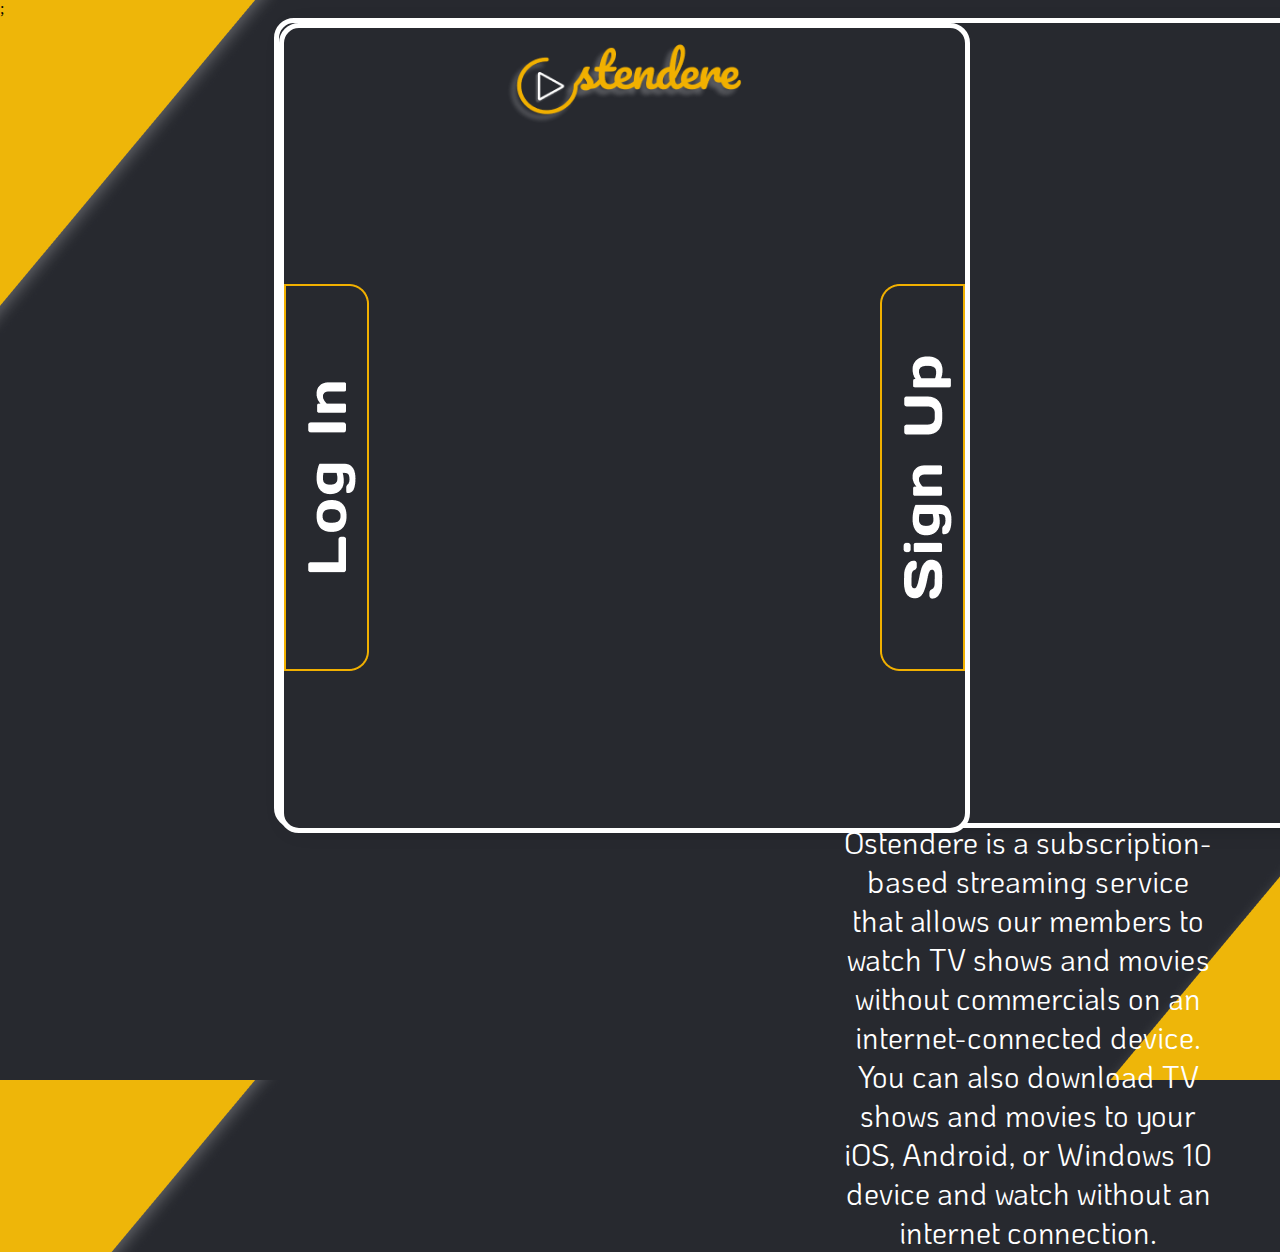
==== index.html @ 72571dae "Progress on Desktop login" ====
<!DOCTYPE html>
<html lang="en">
<head>
    <meta charset="UTF-8">
    <meta http-equiv="X-UA-Compatible" content="IE=edge">
    <meta name="viewport" content="width=device-width, initial-scale=1.0">

    <!-- JQUERY -->
    <script src="https://code.jquery.com/jquery-3.6.0.min.js" integrity="sha256-/xUj+3OJU5yExlq6GSYGSHk7tPXikynS7ogEvDej/m4=" crossorigin="anonymous"></script>
    <!-- CSS -->
    <link rel="stylesheet" href="Css/login.css">
    <!-- JS -->
    <script src="../Ostendere/Js/login.js"></script>;
   <!-- Google Fonts -->
    <link rel="preconnect" href="https://fonts.googleapis.com">
    <link rel="preconnect" href="https://fonts.gstatic.com" crossorigin>
    <link href="https://fonts.googleapis.com/css2?family=Days+One&family=KoHo:wght@600&display=swap" rel="stylesheet">

   <title>Ostendere</title>
</head>
<body>
    
    <div class="container">
        <div class="left">This is the left side</div>
        <div class="right">This is the right side</div>
        <div class="panel">
            <img class="logoLogin" src="img/LoginLogo.png"  height="97.31px" width="236.39px">
            <img class="btn" src="img/LoginButton.png"  height="387px" width="85px">
            <img class="btn2" src="img/SignUpButton.png"  height="387px" width="85px"></div>
            <p class="loginIntro"> Ostendere is a subscription- <br> based streaming service <br> that allows our members to <br> watch TV shows and movies <br> without commercials on an <br> internet-connected device. <br> You can also download TV <br> shows and movies to your <br> iOS, Android, or Windows 10 <br> device and watch without an <br> internet connection.</p>
        </div>
    </div>
   

</body>
</body>
</html>
---- Css/login.css ----
body{
    margin: 0 auto;
    padding: 0;
    background-image: url("../img/LoginDesktopBg.png");
    background-size: cover;
    background-position: center;
    width: 1920px;
    height: 1080px;
}

.container{
    width: 1363px;
    height: 800px;
    background-color: #27292F;
    box-shadow: 8px 5px 26px -11px rgba(0,0,0,0.31);
    -webkit-box-shadow: 8px 5px 26px -11px rgba(0,0,0,0.31);
    -moz-box-shadow: 8px 5px 26px -11px rgba(0,0,0,0.31);
    margin: 0 auto;
    border: #ffffff solid 5px;
    position: relative;
    border-radius: 20px;
}

.left{
    width: 50%;
    height: 800px;
    text-align: center;
    float: left;
    color: #27292F;
    position: relative;
    font-family: 'Gill Sans', 'Gill Sans MT', Calibri, 'Trebuchet MS', sans-serif;
    font-size: 24px;
}

.right{
    width: 50%;
    height: 800px;
    text-align: center;
    float: left;   
    color: #27292F;
    position: relative;
    font-family: 'Gill Sans', 'Gill Sans MT', Calibri, 'Trebuchet MS', sans-serif;
    font-size: 24px;
}

.panel{
    width: 50%;
    height: 800px;
    background-color: #27292F;
    color: white;
    border-radius: 20px;
    z-index: 999;
    position: absolute;
    text-align: center;
    left: 0;
    transition: all ease-in-out 1150ms;
    font-family: 'Gill Sans', 'Gill Sans MT', Calibri, 'Trebuchet MS', sans-serif;
    font-size: 24px;
    border: #ffffff solid 5px;
}

.panel-slide{
margin-left: 50%;
}

.btn{

    padding-top: 206px;
    text-align: center;
    float: left;
    margin-top: 50px;
    font-family: 'Gill Sans', 'Gill Sans MT', Calibri, 'Trebuchet MS', sans-serif;
    font-size: 18px;
    cursor: pointer;
    background-size: cover;
    background-position: center;
}

.btn2{
    padding-top: 206px;
    text-align: center;
    float: right;
    margin-top: 50px;
    font-family: 'Gill Sans', 'Gill Sans MT', Calibri, 'Trebuchet MS', sans-serif;
    font-size: 18px;
    cursor: pointer;
    background-size: cover;
    background-position: center;
}

.logoLogin{
    margin: auto 0;
    
    
}

.loginIntro{
    color: white;
    font-size: 30px;
    text-align: center;
    font-family: 'KoHo', sans-serif;
    margin-left: 136px;
    margin-top: 188px;
}
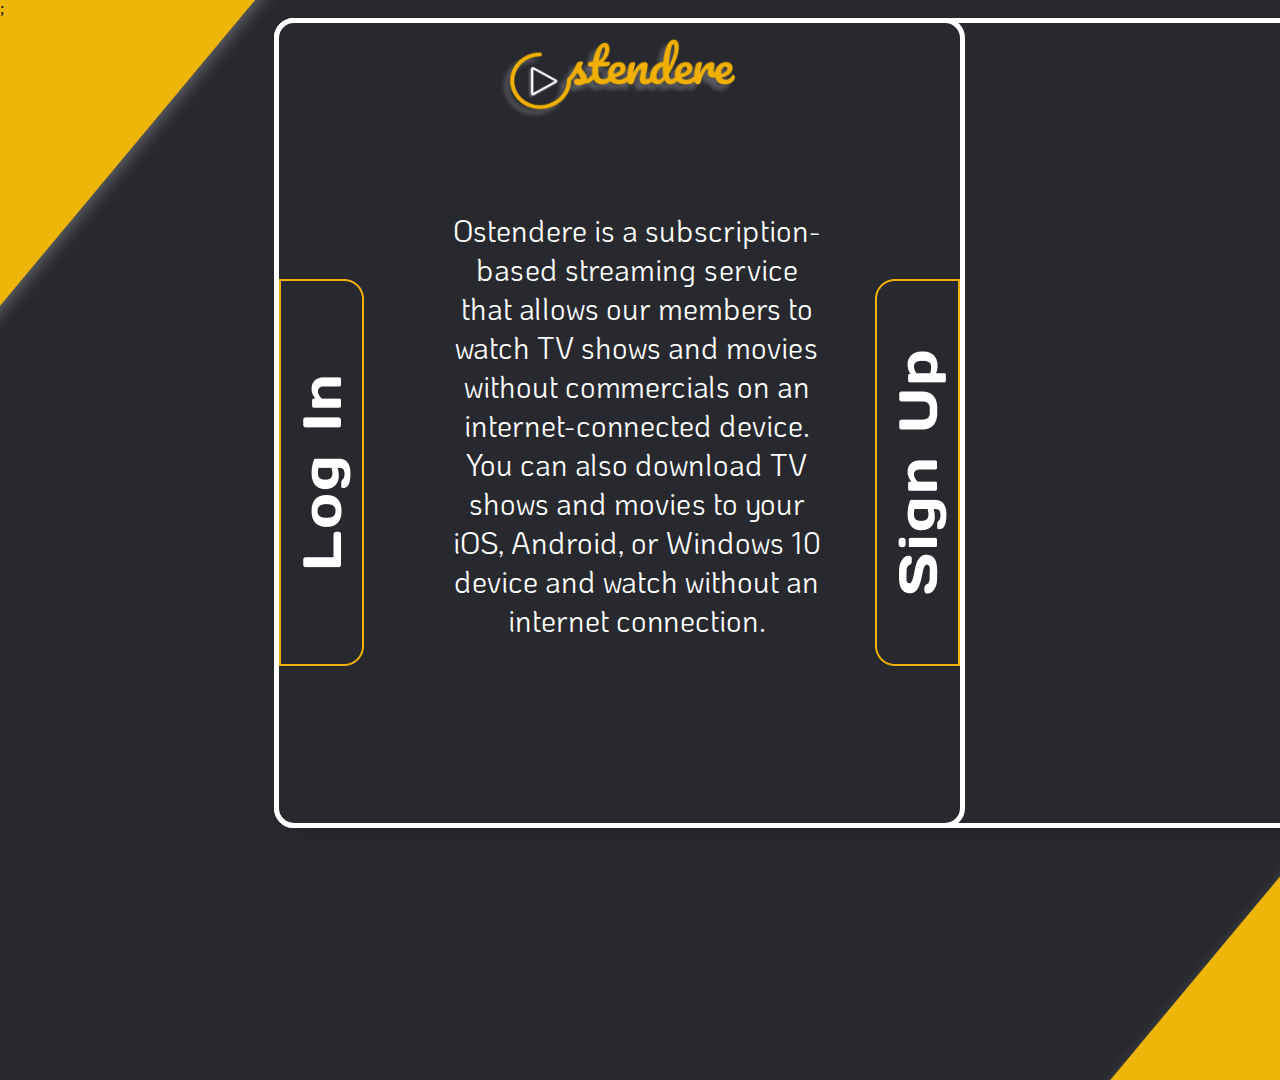
==== commit 580a28fc: "Login Update" ====
--- a/index.html
+++ b/index.html
@@ -26,7 +26,7 @@
         <div class="panel">
             <img class="logoLogin" src="img/LoginLogo.png"  height="97.31px" width="236.39px">
             <img class="btn" src="img/LoginButton.png"  height="387px" width="85px">
-            <img class="btn2" src="img/SignUpButton.png"  height="387px" width="85px"></div>
+            <img class="btn2" src="img/SignUpButton.png"  height="387px" width="85px">
             <p class="loginIntro"> Ostendere is a subscription- <br> based streaming service <br> that allows our members to <br> watch TV shows and movies <br> without commercials on an <br> internet-connected device. <br> You can also download TV <br> shows and movies to your <br> iOS, Android, or Windows 10 <br> device and watch without an <br> internet connection.</p>
         </div>
     </div>
--- a/Css/login.css
+++ b/Css/login.css
@@ -57,6 +57,8 @@
     font-family: 'Gill Sans', 'Gill Sans MT', Calibri, 'Trebuchet MS', sans-serif;
     font-size: 24px;
     border: #ffffff solid 5px;
+    margin-top: -5px;
+    margin-left: -5px;
 }
 
 .panel-slide{
@@ -90,8 +92,9 @@
 
 .logoLogin{
     margin: auto 0;
-    
-    
+    position:absolute;
+    margin-left: -120px;
+    /* Fix centering of logo */
 }
 
 .loginIntro{
@@ -101,4 +104,7 @@
     font-family: 'KoHo', sans-serif;
     margin-left: 136px;
     margin-top: 188px;
+   margin-right: 100px;
+   width: 444px;
+   height: 692px;
 }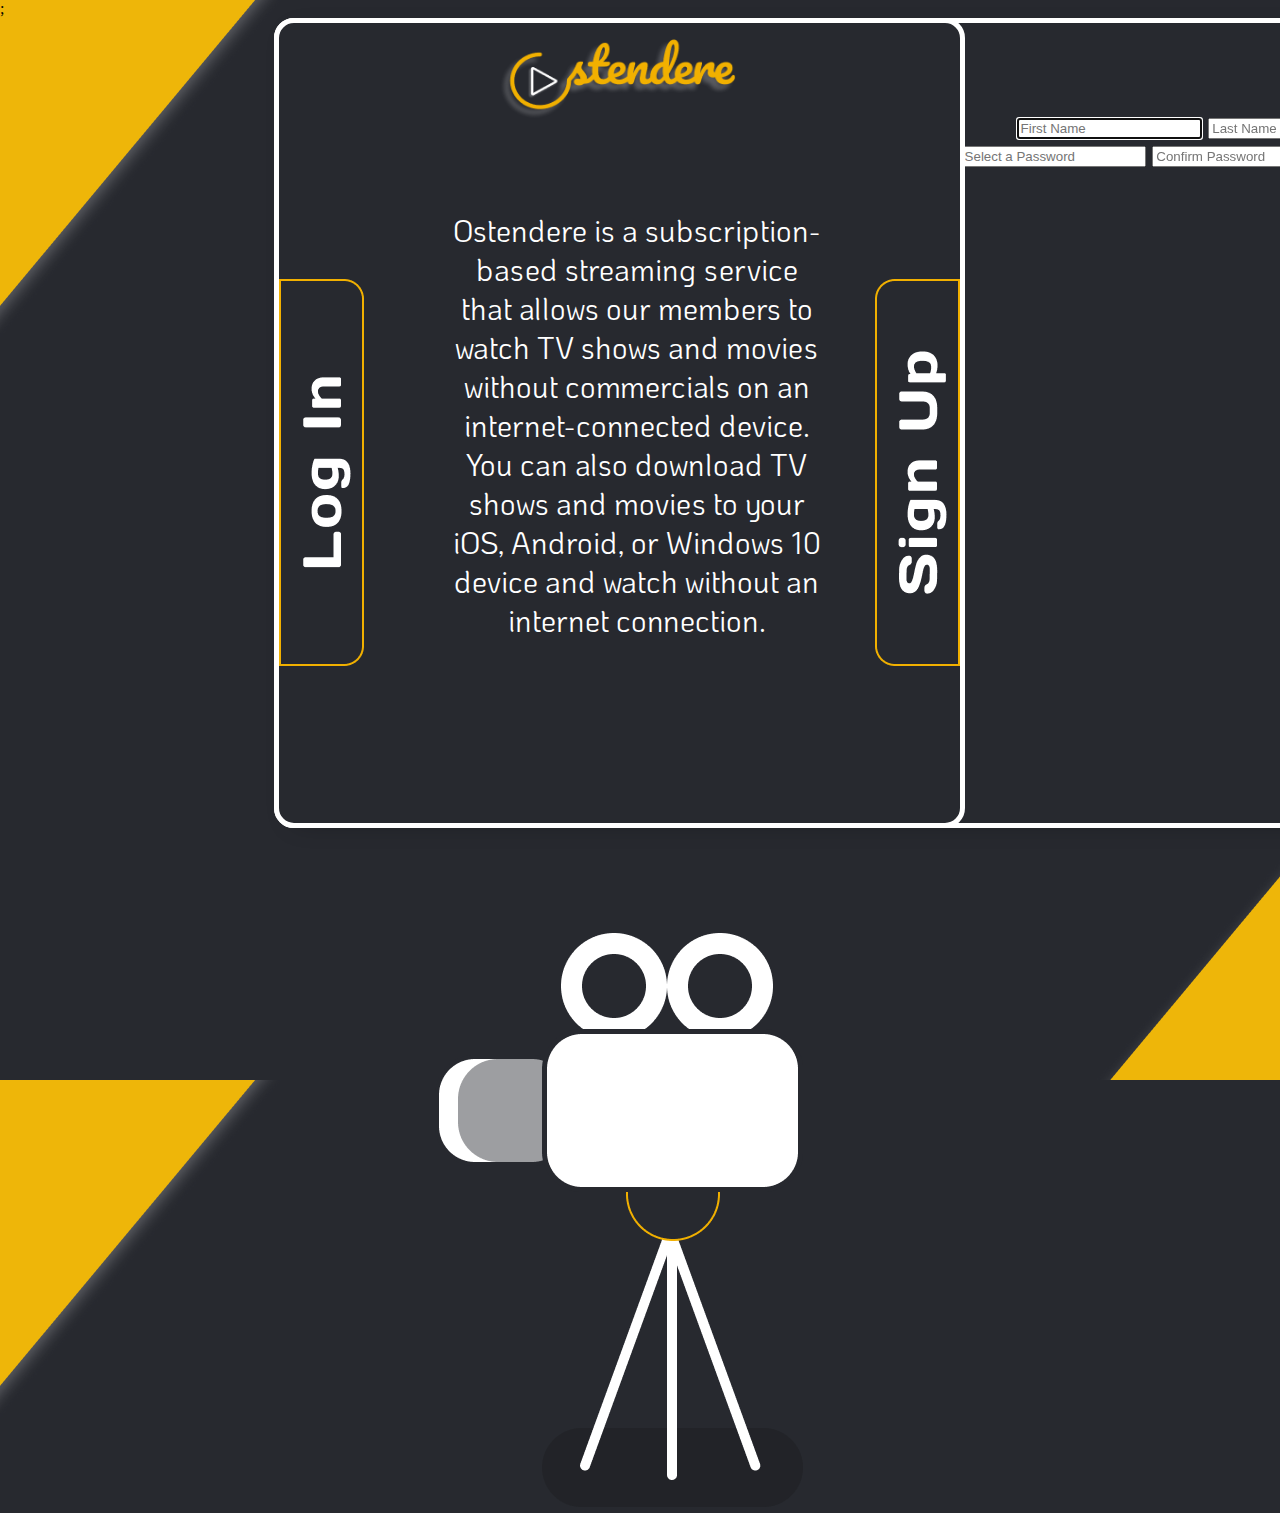
==== commit 828d8123: "Progress Login further" ====
--- a/index.html
+++ b/index.html
@@ -21,17 +21,72 @@
 <body>
     
     <div class="container">
-        <div class="left">This is the left side</div>
-        <div class="right">This is the right side</div>
+        <div class="left">
+            <div class="form-container">
+                <form autocomplete="on">
+                    <h3 id="signuptitle">Log In</h3>
+                    <input type="email" placeholder="Your Email" required> 
+                    <input type="password" placeholder="Select a Password" pattern="(?=.*\d) (?=.*[a-z]) (?=.*[A-Z]).{8,}" title="Your password must include a digit, lowercase and uppercase characters and a minimum of 8 characters." required>
+                    <div class="socialsTab">
+                        <img class="fbook" src="../Ostendere/img/icons/fbook.svg"  height="48px" width="48px">
+                        <img class="twitter" src="../Ostendere/img/icons/twitter.svg"  height="48px" width="48px">
+                        <img class="google" src="../Ostendere/img/icons/google.svg"  height="48px" width="48px">
+                        <img class="apple" src="../Ostendere/img/icons/Apple.svg"  height="48px" width="48px">    
+                    </div>
+
+                   
+                    
+                    
+                    <input type="submit" class="submitbtn" value="Log In">
+                </form>
+            </div><!--form-container-->   
+        </div>
+
+
+
+
+
+
+
+        <div class="right">
+            <div class="form-container2">
+                <form autocomplete="on">
+                    <h3 id="signuptitle">Sign Up</h3>
+                    <input type="text" placeholder="First Name" autofocus required>
+                    <input type="text" placeholder="Last Name" required>
+                    <input type="email" placeholder="Your Email" required> 
+                    <input type="password" placeholder="Select a Password" pattern="(?=.*\d) (?=.*[a-z]) (?=.*[A-Z]).{8,}" title="Your password must include a digit, lowercase and uppercase characters and a minimum of 8 characters." required>
+                    <input type="password" placeholder="Confirm Password" required>
+
+                    <label class="containercheckbox">
+                    <input for="myinput" type="checkbox" required>
+                    <span  class="checkmark"></span>
+                    <label for="myinput" class="indented-checkbox-text">Keep me logged in</label>
+                    </label>
+                    
+                    
+                    <input type="submit" class="submitbtn" value="Sign Up">
+                </form>
+            </div><!--form-container-->        
+        </div>
+
+
+
+
+
+
+
         <div class="panel">
             <img class="logoLogin" src="img/LoginLogo.png"  height="97.31px" width="236.39px">
             <img class="btn" src="img/LoginButton.png"  height="387px" width="85px">
             <img class="btn2" src="img/SignUpButton.png"  height="387px" width="85px">
             <p class="loginIntro"> Ostendere is a subscription- <br> based streaming service <br> that allows our members to <br> watch TV shows and movies <br> without commercials on an <br> internet-connected device. <br> You can also download TV <br> shows and movies to your <br> iOS, Android, or Windows 10 <br> device and watch without an <br> internet connection.</p>
+            <img class="camImg" src="img/jpegs/camera.png"  height="574px" width="368px">           
         </div>
+
     </div>
-   
+   <!-- end of container -->
+
 
 </body>
-</body>
 </html>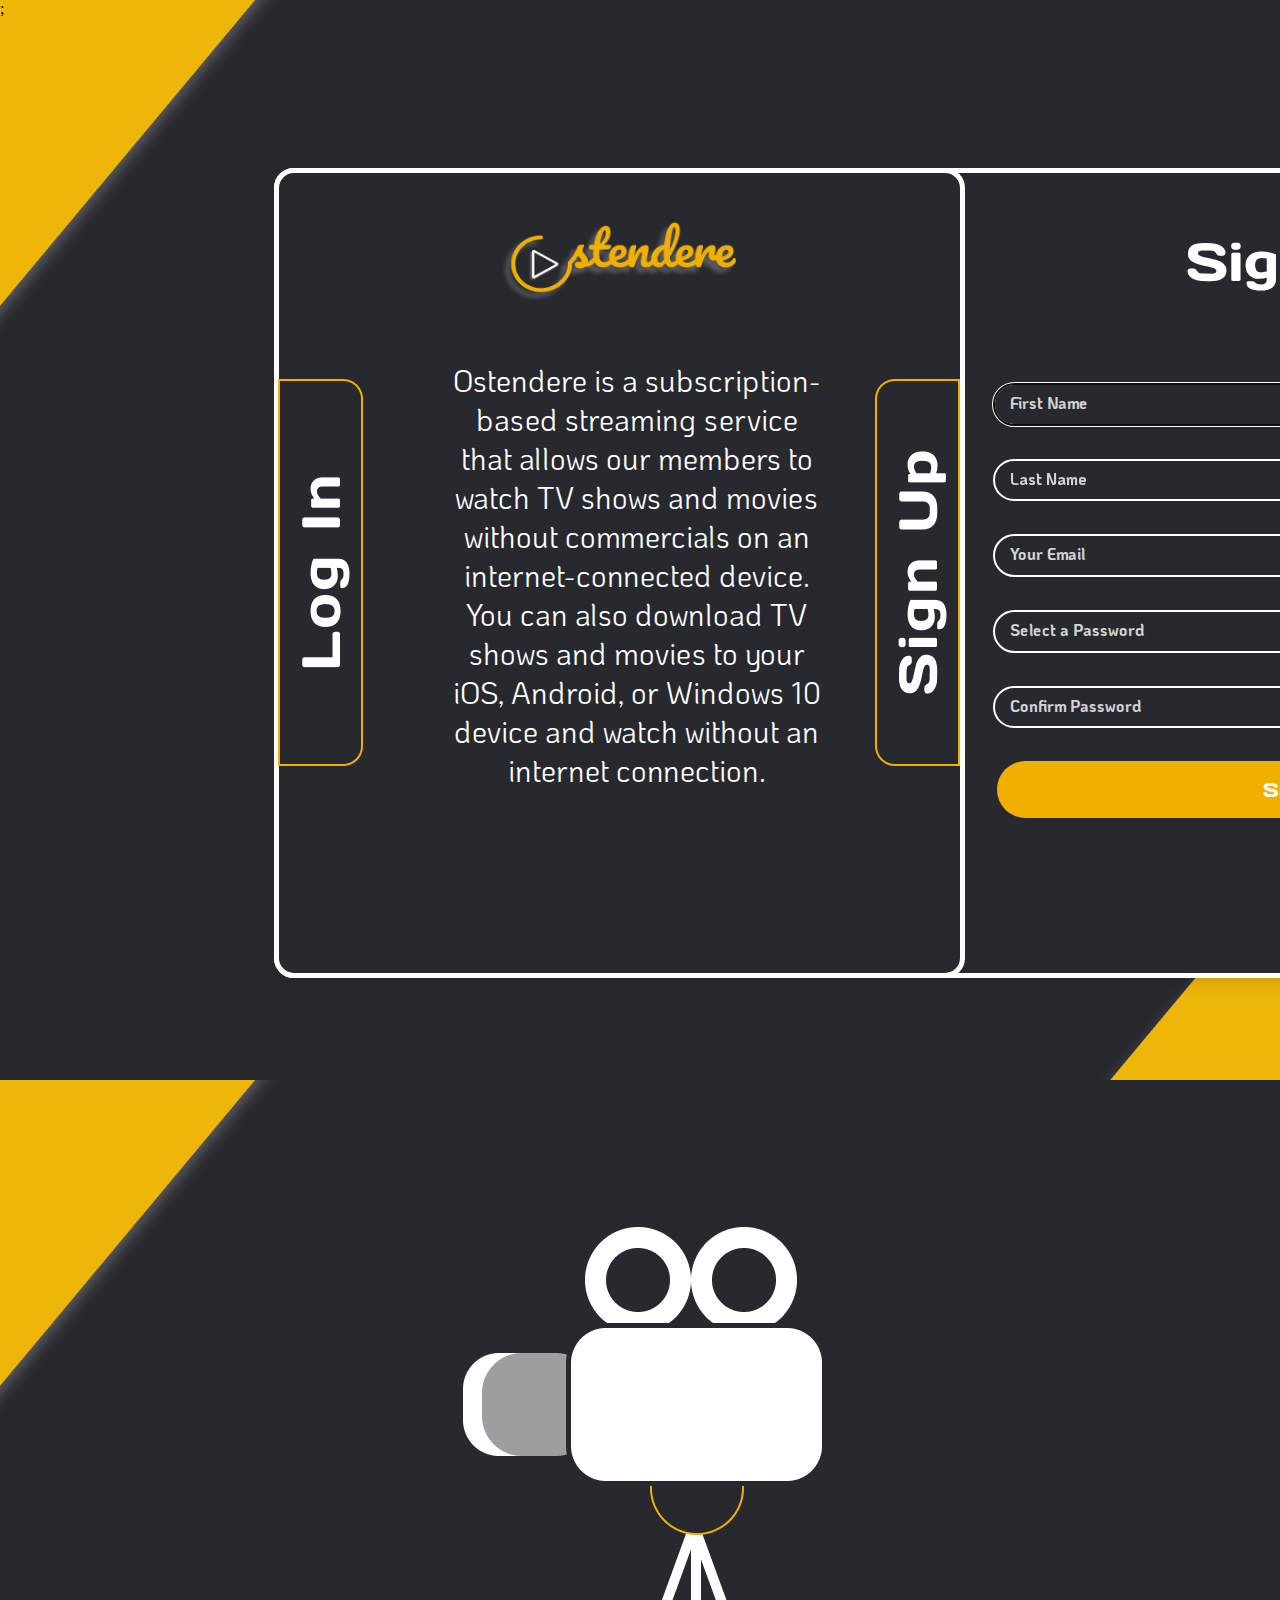
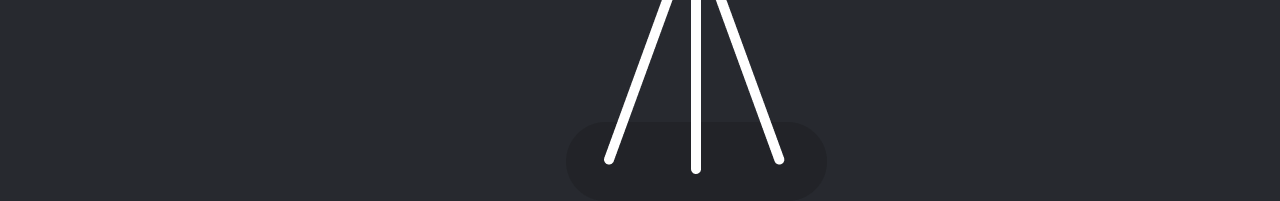
==== commit a7cce051: "Finalized Login CSS" ====
--- a/index.html
+++ b/index.html
@@ -58,11 +58,11 @@
                     <input type="password" placeholder="Select a Password" pattern="(?=.*\d) (?=.*[a-z]) (?=.*[A-Z]).{8,}" title="Your password must include a digit, lowercase and uppercase characters and a minimum of 8 characters." required>
                     <input type="password" placeholder="Confirm Password" required>
 
-                    <label class="containercheckbox">
+                    <!-- <label class="containercheckbox">
                     <input for="myinput" type="checkbox" required>
                     <span  class="checkmark"></span>
                     <label for="myinput" class="indented-checkbox-text">Keep me logged in</label>
-                    </label>
+                    </label> -->
                     
                     
                     <input type="submit" class="submitbtn" value="Sign Up">
--- a/Css/login.css
+++ b/Css/login.css
@@ -9,16 +9,17 @@
 }
 
 .container{
+    margin: 0 auto;
     width: 1363px;
     height: 800px;
     background-color: #27292F;
     box-shadow: 8px 5px 26px -11px rgba(0,0,0,0.31);
     -webkit-box-shadow: 8px 5px 26px -11px rgba(0,0,0,0.31);
     -moz-box-shadow: 8px 5px 26px -11px rgba(0,0,0,0.31);
-    margin: 0 auto;
     border: #ffffff solid 5px;
     position: relative;
     border-radius: 20px;
+    margin-top: 150px;
 }
 
 .left{
@@ -66,11 +67,10 @@
 }
 
 .btn{
-
-    padding-top: 206px;
-    text-align: center;
-    float: left;
-    margin-top: 50px;
+    margin-left: -1px;
+    margin-top: 206px;
+    text-align: center;
+    float: left;
     font-family: 'Gill Sans', 'Gill Sans MT', Calibri, 'Trebuchet MS', sans-serif;
     font-size: 18px;
     cursor: pointer;
@@ -79,10 +79,9 @@
 }
 
 .btn2{
-    padding-top: 206px;
+    margin-top: 206px;
     text-align: center;
     float: right;
-    margin-top: 50px;
     font-family: 'Gill Sans', 'Gill Sans MT', Calibri, 'Trebuchet MS', sans-serif;
     font-size: 18px;
     cursor: pointer;
@@ -91,9 +90,10 @@
 }
 
 .logoLogin{
-    margin: auto 0;
+   
     position:absolute;
-    margin-left: -120px;
+    margin-left: -119px;
+    margin-top: 33px;
     /* Fix centering of logo */
 }
 
@@ -107,4 +107,180 @@
    margin-right: 100px;
    width: 444px;
    height: 692px;
+}
+
+/* ///////////////////// */
+.form-container{
+    text-align: center;
+    width: 609px;
+    height: 666px;
+    margin: 0 auto;   
+    margin-top: 66px;
+    color: white;
+}
+
+input{
+    width: 594px;
+    height: 36.69px;
+    border: solid 2px white;
+    background-color: transparent;
+    border-radius: 40px;
+    padding-left: 15px;
+    margin-top: 33px;
+    color: white;
+}
+
+.submitbtn{
+    width: 608px;
+    height: 56.69px;
+    background-color: #F1B000;
+    color: #f7f7f7;
+    margin:  0 auto;
+    margin-top: 33px;
+    border-radius: 40px;
+    font-size: 20.21px;
+    font-weight: 300 !important;
+    transition: all ease 200ms;
+    font-family: 'Days One', sans-serif;
+    border: none;
+}
+
+.submitbtn:hover{
+    transform: scale(1.025);
+    cursor: pointer;
+}
+
+#signuptitle{
+    font-family: 'Days One', sans-serif;
+    font-size: 54px;
+    font-weight: normal;
+    color: white;
+}
+
+LABEL.indented-checkbox-text
+{
+  margin-left: 2em;
+  display: block;
+  position: relative;
+  margin-top: -1.4em;  /* make this margin match whatever your line-height is */
+  line-height: 1.4em;  /* can be set here, or elsewehere */
+  font-family: 'KoHo', sans-serif;
+    font-size: 20.21px;
+    font-weight: normal;
+}
+
+/* Customize the label (the container) */
+.containercheckbox {
+    display: block;
+    position: relative;
+    padding-left: 35px;
+    margin-bottom: 12px;
+    cursor: pointer;
+    font-size: 22px;
+    -webkit-user-select: none;
+    -moz-user-select: none;
+    -ms-user-select: none;
+    user-select: none;
+    margin-top: 60px;
+  }
+  
+  /* Hide the browser's default checkbox */
+  .containercheckbox input {
+    position: absolute;
+    opacity: 0;
+    cursor: pointer;
+    height: 0;
+    width: 0;
+  }
+  
+  /* Create a custom checkbox */
+  .checkmark {
+    position: absolute;
+    top: 0;
+    left: 0;
+    height: 25px;
+    width: 25px;
+    border: solid 2px white;
+    border-radius: 100px;
+    margin-left: 211px;
+  }
+  
+  /* On mouse-over, add a grey background color */
+  .containercheckbox:hover input ~ .checkmark {
+    background-color: #F1B000;
+  }
+  
+  /* When the checkbox is checked, add a blue background */
+  .containercheckbox input:checked ~ .checkmark {
+    background-color: #F1B000;
+  }
+  
+  /* Create the checkmark/indicator (hidden when not checked) */
+  .checkmark:after {
+    content: "";
+    position: absolute;
+    display: none;
+  }
+  
+  /* Show the checkmark when checked */
+  .containercheckbox input:checked ~ .checkmark:after {
+    display: block;
+  }
+  
+  /* Style the checkmark/indicator */
+  .containercheckbox .checkmark:after {
+    left: 9px;
+    top: 5px;
+    width: 5px;
+    height: 10px;
+    border: solid white;
+    border-width: 0 3px 3px 0;
+    -webkit-transform: rotate(45deg);
+    -ms-transform: rotate(45deg);
+    transform: rotate(45deg);
+  }
+
+  .socialsTab{
+      width: 609px;
+      margin-top: 33px;
+      background-size: cover;
+      background-position: center;
+      margin-left: 10px;
+      
+  }
+
+  .fbook{
+      float: left;
+      cursor: pointer;
+  }
+
+  .twitter{
+    float: left;
+    margin-left: 135px;
+    cursor: pointer;
+}
+
+.google{
+    float: left;
+    margin-left: 135px;
+    cursor: pointer;
+}
+
+.apple{
+    float: left;
+    margin-left: 135px;
+    cursor: pointer;
+}
+
+::placeholder{
+    color: lightgray;
+    font-family: 'KoHo', sans-serif;
+    font-size: 16px;
+    font-weight: bolder;
+}
+
+.camImg{
+    position: absolute;
+    margin-left: -160px;
+    margin-top: 144px;
 }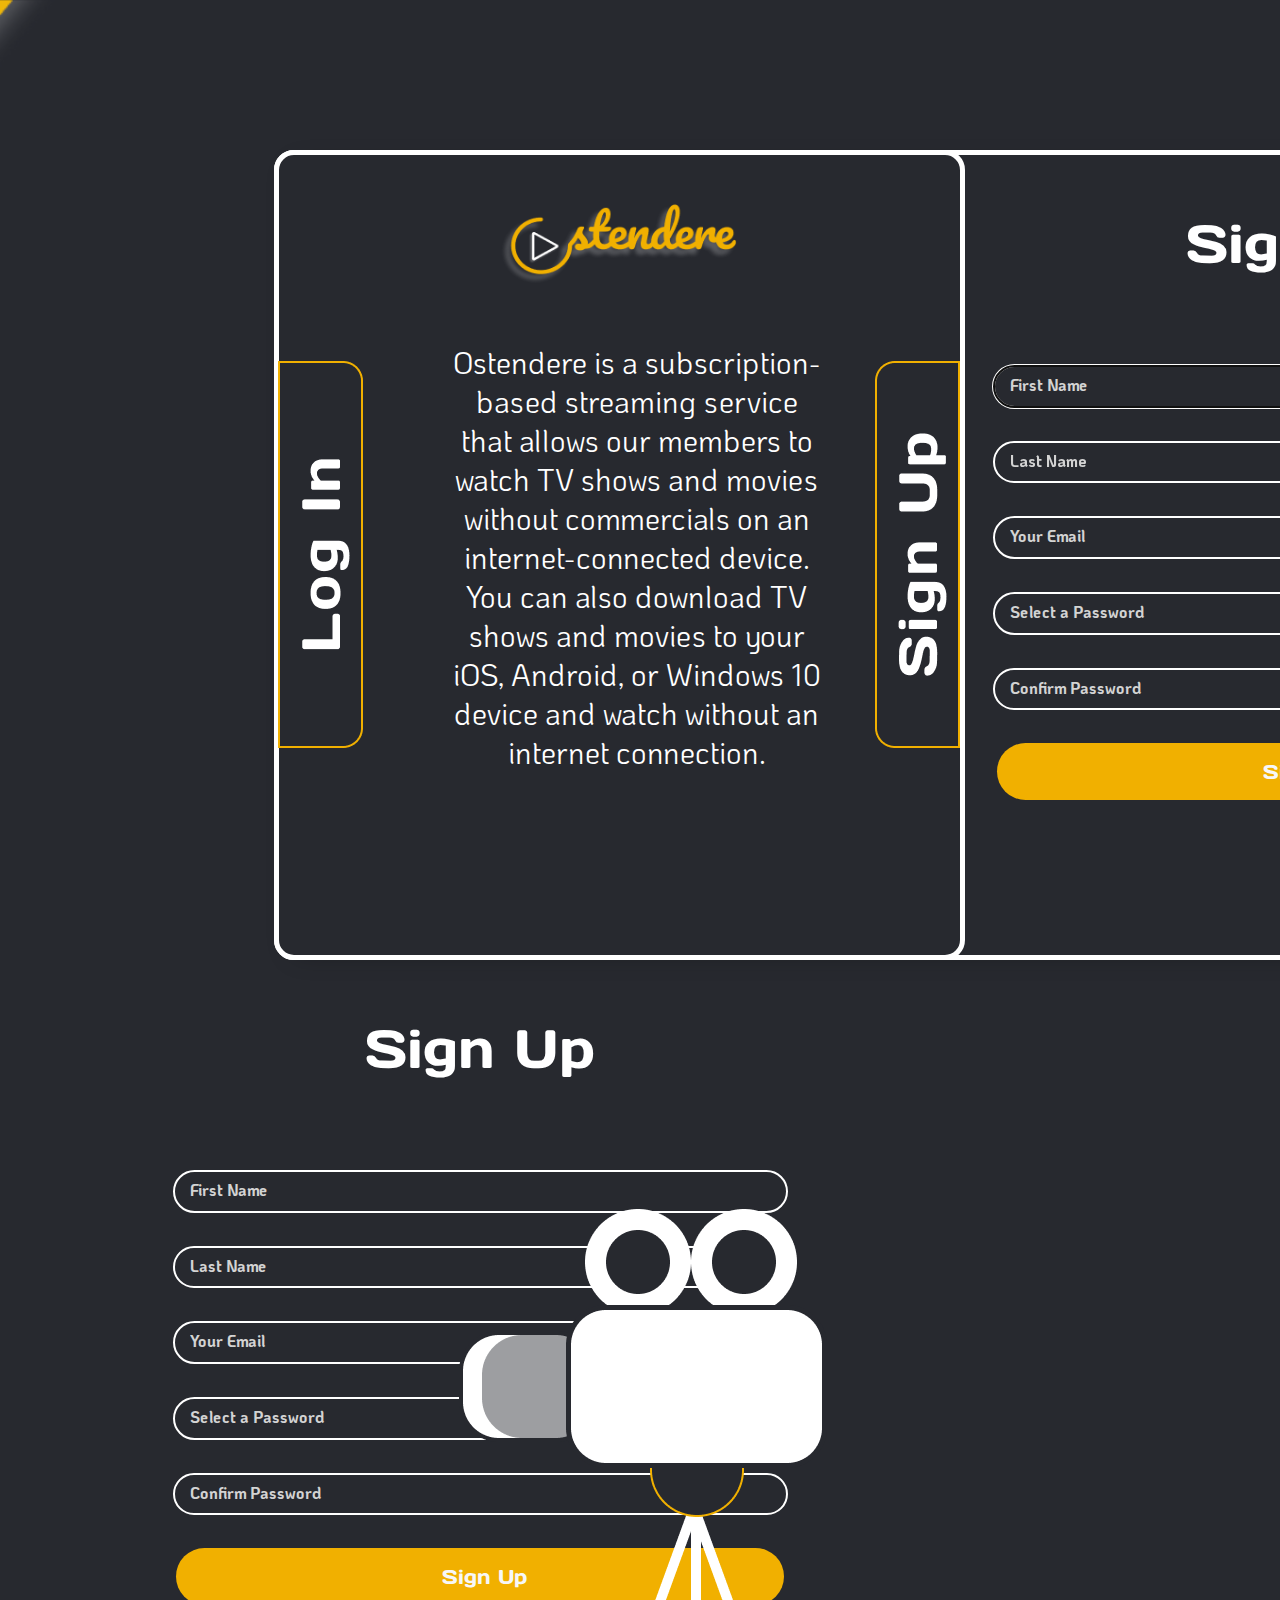
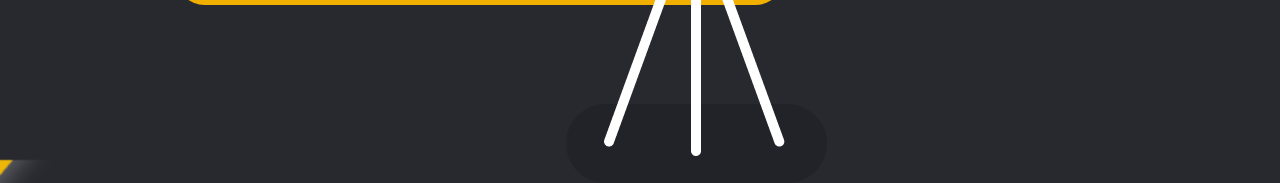
==== commit 22944dea: "Refined logins @media" ====
--- a/index.html
+++ b/index.html
@@ -10,17 +10,23 @@
     <!-- CSS -->
     <link rel="stylesheet" href="Css/login.css">
     <!-- JS -->
-    <script src="../Ostendere/Js/login.js"></script>;
+    <script src="../Ostendere/Js/login.js"></script>
+    <script src="../Ostendere/Js/login-tab.js"></script>
+    <script src="../Ostendere/Js/login-mob.js"></script>
    <!-- Google Fonts -->
     <link rel="preconnect" href="https://fonts.googleapis.com">
     <link rel="preconnect" href="https://fonts.gstatic.com" crossorigin>
     <link href="https://fonts.googleapis.com/css2?family=Days+One&family=KoHo:wght@600&display=swap" rel="stylesheet">
 
+
    <title>Ostendere</title>
 </head>
 <body>
     
-    <div class="container">
+    <!--                                                              Desktop -->
+
+
+    <div class="container1">
         <div class="left">
             <div class="form-container">
                 <form autocomplete="on">
@@ -58,11 +64,7 @@
                     <input type="password" placeholder="Select a Password" pattern="(?=.*\d) (?=.*[a-z]) (?=.*[A-Z]).{8,}" title="Your password must include a digit, lowercase and uppercase characters and a minimum of 8 characters." required>
                     <input type="password" placeholder="Confirm Password" required>
 
-                    <!-- <label class="containercheckbox">
-                    <input for="myinput" type="checkbox" required>
-                    <span  class="checkmark"></span>
-                    <label for="myinput" class="indented-checkbox-text">Keep me logged in</label>
-                    </label> -->
+                   
                     
                     
                     <input type="submit" class="submitbtn" value="Sign Up">
@@ -87,6 +89,79 @@
     </div>
    <!-- end of container -->
 
+    <!--                                                                            Tablet -->
+
+   <div class="container">
+    <div class="left">
+        <div class="form-container">
+            <form autocomplete="on">
+                <h3 id="signuptitle">Log In</h3>
+                <input type="email" placeholder="Your Email" required> 
+                <input type="password" placeholder="Select a Password" pattern="(?=.*\d) (?=.*[a-z]) (?=.*[A-Z]).{8,}" title="Your password must include a digit, lowercase and uppercase characters and a minimum of 8 characters." required>
+               
+            
+                <div class="socialsTab">
+                    
+                    <img class="fbook" src="../Ostendere/img/icons/fbook.svg"  height="29px" width="29px">
+                    <img class="twitter" src="../Ostendere/img/icons/twitter.svg"  height="29px" width="29px">
+                    <img class="google" src="../Ostendere/img/icons/google.svg"  height="29px" width="29px">
+                    <img class="apple" src="../Ostendere/img/icons/Apple.svg"  height="29px" width="29px">    
+                </div>
+
+                
+              
+               
+                <input type="submit" class="submitbtn" value="Log In">
+
+                <div class="loginoption">
+                    <p id="alreadyAccount-tab">Don't have an account?</p>
+                    <div class="signtabbtn"><p>Sign Up</p></div>
+                </div>
+                
+            </form>
+        </div><!--form-container--> 
+    </div>
+</div>
+
+
+
+
+
+<div class="container2">
+    <div class="right">
+        <div class="form-container2">
+            <form autocomplete="on">
+                <h3 id="signuptitle">Sign Up</h3>
+                <input type="text" placeholder="First Name" autofocus required>
+                <input type="text" placeholder="Last Name" required>
+                <input type="email" placeholder="Your Email" required> 
+                <input type="password" placeholder="Select a Password" pattern="(?=.*\d) (?=.*[a-z]) (?=.*[A-Z]).{8,}" title="Your password must include a digit, lowercase and uppercase characters and a minimum of 8 characters." required>
+                <input type="password" placeholder="Confirm Password" required>
+
+             
+            
+            
+                <input type="submit" class="submitbtn" value="Sign Up">
+
+                <div class="loginoption">
+                    <p id="alreadyAccount-tab">Have an account?</p>
+                    <div class="logintabbtn2"><p>Log In</p></div>
+                </div>
+                
+            </form>
+        </div>   
+    </div>
+</div>
+
+
+
+
+
+
+
+</div>
+<!-- end of container -->
+
 
 </body>
 </html>--- a/Css/login.css
+++ b/Css/login.css
@@ -9,6 +9,11 @@
 }
 
 .container{
+    display: none;
+    opacity: 0;
+}
+
+.container1{
     margin: 0 auto;
     width: 1363px;
     height: 800px;
@@ -42,6 +47,7 @@
     position: relative;
     font-family: 'Gill Sans', 'Gill Sans MT', Calibri, 'Trebuchet MS', sans-serif;
     font-size: 24px;
+    
 }
 
 .panel{
@@ -145,6 +151,7 @@
     border: none;
 }
 
+
 .submitbtn:hover{
     transform: scale(1.025);
     cursor: pointer;
@@ -222,6 +229,8 @@
     display: none;
   }
   
+  
+
   /* Show the checkmark when checked */
   .containercheckbox input:checked ~ .checkmark:after {
     display: block;
@@ -246,6 +255,7 @@
       background-size: cover;
       background-position: center;
       margin-left: 10px;
+  
       
   }
 
@@ -283,4 +293,682 @@
     position: absolute;
     margin-left: -160px;
     margin-top: 144px;
+}
+
+#login_ipad{
+    display: none;
+}
+
+#login_mobile{
+    display: none;
+}
+
+@media only screen and (max-width: 1200px) {
+    body{
+        margin: 0 auto;
+        padding: 0;
+        background-image: url("../img/jpegs/Ipadloginbg.png");
+        background-size: cover;
+        background-position: center;
+        width: 1024px;
+        height: 768px;
+    }
+    
+    form{
+        margin-top: 0px;
+    }
+
+    .container1{
+        opacity: 0;
+        display: none;
+    }
+
+    .container{
+        margin: 0 auto;
+        width: 519.24px;
+        height: 550px;
+        background-color: #27292F;
+        box-shadow: 8px 5px 26px -11px rgba(0,0,0,0.31);
+        -webkit-box-shadow: 8px 5px 26px -11px rgba(0,0,0,0.31);
+        -moz-box-shadow: 8px 5px 26px -11px rgba(0,0,0,0.31);
+        border: #ffffff solid 5px;
+        position: relative;
+        border-radius: 20px;
+        margin-top: 79px;
+        margin-left: 253px;
+        display: inline-block;
+        opacity: 1;
+    }
+    
+    .container2{
+        margin: 0 auto;
+        width: 519.24px;
+        height: 700px;
+        background-color: #27292F;
+        box-shadow: 8px 5px 26px -11px rgba(0,0,0,0.31);
+        -webkit-box-shadow: 8px 5px 26px -11px rgba(0,0,0,0.31);
+        -moz-box-shadow: 8px 5px 26px -11px rgba(0,0,0,0.31);
+        border: #ffffff solid 5px;
+        position: relative;
+        border-radius: 20px;
+        margin-top: 79px;
+        margin-left: 253px;
+
+        
+    }
+    
+    /* .left{
+        width: 50%;
+        height: 800px;
+        text-align: center;
+        float: left;
+        color: #27292F;
+        position: relative;
+        font-family: 'Gill Sans', 'Gill Sans MT', Calibri, 'Trebuchet MS', sans-serif;
+        font-size: 24px;
+    } */
+    
+    .right{
+        width: 50%;
+        height: 800px;
+        text-align: center;
+        float: left;   
+        color: #27292F;
+        position: relative;
+        font-family: 'Gill Sans', 'Gill Sans MT', Calibri, 'Trebuchet MS', sans-serif;
+        font-size: 24px;
+    }
+    
+    
+    .logoLogin{
+       
+        position:absolute;
+        margin-left: -119px;
+        margin-top: 33px;
+        /* Fix centering of logo */
+    }
+    
+    
+    
+    /* ///////////////////// */
+    .form-container{
+        text-align: center;
+        width: 519.24px;
+        height: 666px;
+        margin: 0 auto;   
+        margin-top: 66px;
+        color: white;
+    }
+    
+    .form-container2{
+        text-align: center;
+        width: 519.24px;
+        height: 609.7px;
+        margin: 0 auto;   
+        margin-top: 66px;
+        color: white;
+        display: inline-block;
+        opacity: 1;
+    }
+    
+    input{
+        width: 447px;
+        height: 43.33px;
+        border: solid 2px white;
+        background-color: transparent;
+        border-radius: 40px;
+        padding-left: 15px;
+        margin-top: 26px;
+        color: white;
+        margin-left: 5px;
+    }
+    
+    .submitbtn{
+        width: 462.22px;
+        height: 43.1px;
+        background-color: #F1B000;
+        color: #f7f7f7;
+        margin:  0 auto;
+        margin-top: 26px;
+        border-radius: 40px;
+        font-size: 20.21px;
+        font-weight: 300 !important;
+        transition: all ease 200ms;
+        font-family: 'Days One', sans-serif;
+        border: none;
+        margin-left: 5px;
+    }
+    .submitbtn:hover{
+        transform: scale(1.025);
+        cursor: pointer;
+    }
+    
+    #signuptitle{
+        font-family: 'Days One', sans-serif;
+        font-size: 41px;
+        font-weight: normal;
+    }
+    
+    LABEL.indented-checkbox-text
+    {
+      margin-left: 85px;
+      display: block;
+      position: relative;
+      margin-top: -1.4em;  /* make this margin match whatever your line-height is */
+      line-height: 1.4em;  /* can be set here, or elsewehere */
+      font-family: 'KoHo', sans-serif;
+        font-size: 20.21px;
+        font-weight: normal;
+    }
+    
+    /* Customize the label (the container) */
+    .containercheckbox {
+        display: block;
+        position: relative;
+        padding-left: 35px;
+        margin-bottom: 12px;
+        cursor: pointer;
+        font-size: 22px;
+        -webkit-user-select: none;
+        -moz-user-select: none;
+        -ms-user-select: none;
+        user-select: none;
+        margin-top: 100px;
+        padding-top: 27px;
+        margin-left: -170px;
+        position: absolute;
+      }
+      
+      .indented-checkbox-text2{
+          position: relative;
+      }
+    
+      /* Hide the browser's default checkbox */
+      .containercheckbox input {
+        position: absolute;
+        opacity: 0;
+        cursor: pointer;
+        height: 0;
+        width: 0;
+      }
+      
+      /* Create a custom checkbox */
+      .checkmark {
+        position: absolute;
+        top: 0;
+        left: 0;
+        height: 25px;
+        width: 25px;
+        border: solid 2px white;
+        border-radius: 100px;
+        margin-left: 170px;
+      }
+      
+      /* On mouse-over, add a grey background color */
+      .containercheckbox:hover input ~ .checkmark {
+        background-color: #F1B000;
+      }
+      
+      /* When the checkbox is checked, add a blue background */
+      .containercheckbox input:checked ~ .checkmark {
+        background-color: #F1B000;
+      }
+      
+      /* Create the checkmark/indicator (hidden when not checked) */
+      .checkmark:after {
+        content: "";
+        position: absolute;
+        display: none;
+      }
+      
+      /* Show the checkmark when checked */
+      .containercheckbox input:checked ~ .checkmark:after {
+        display: block;
+      }
+      
+      /* Style the checkmark/indicator */
+      .containercheckbox .checkmark:after {
+        left: 9px;
+        top: 5px;
+        width: 5px;
+        height: 10px;
+        border: solid white;
+        border-width: 0 3px 3px 0;
+        -webkit-transform: rotate(45deg);
+        -ms-transform: rotate(45deg);
+        transform: rotate(45deg);
+      }
+    
+      .socialsTab{
+          width: 464px;
+          height: 37px;
+          margin-top: 33px;
+          background-size: cover;
+          background-position: center;
+          margin-left: 10px;
+          float: right;
+          margin-right: 27px;
+      }
+    
+      .fbook{
+          float: left;
+          cursor: pointer;
+          margin-right: 200px;
+          margin-top: -10px;
+      }
+    
+      .twitter{
+        float: left;
+        margin-right: 136px;
+        cursor: pointer;
+        margin-top: -38px;
+    }
+    
+    .google{
+        float: left;
+        margin-left: 275px;
+        cursor: pointer;
+        margin-top: -36px;
+    }
+    
+    .apple{
+        float: right;
+        margin-right: -5px;
+        cursor: pointer;
+        margin-top: -38px;
+    }
+    
+    ::placeholder{
+        color: lightgray;
+        font-family: 'KoHo', sans-serif;
+        font-size: 15.37px;
+        font-weight: bolder;
+    }
+    
+    .camImg{
+        position: absolute;
+        margin-left: -160px;
+        margin-top: 144px;
+    }
+    
+    .loginoption{
+        height: 27px;
+        width: 284px;
+        margin: 0 auto;
+        margin-top: 43.33px; 
+       
+    }
+    
+    .logintabbtn2:hover{
+        /* transform: scale(1.025); */
+        background-color: white;
+        cursor: pointer;
+        color: #27292F;
+    }
+
+    .logintabbtn:hover{
+        color: #27292F;
+        background-color: white;
+    }
+    
+    .signtabbtn:hover{
+        color: #27292F;
+        background-color: white;
+    }
+    
+    
+    #alreadyAccount-tab{
+        color: white;
+        font-size: 15.36px;
+        font-family: 'KoHo', sans-serif;
+        font-weight: normal;
+        text-align: left;
+        margin-top: 22px;
+    }
+    
+    .logintabbtn2{
+        width: 95.11px;
+        height: 26.52px;
+        font-family: 'Days One', sans-serif;
+        font-weight: normal;
+        font-size: 9.46px;
+        text-align: center;
+        border-radius: 18.71px;
+        float: right;
+        margin-top: -40px;
+        border: solid 2px white;
+        cursor: pointer;
+    }
+    
+    .logintabbtn p{
+       
+        margin-top: 8px;
+        
+    }
+    
+    .signtabbtn{
+        width: 95.11px;
+        height: 26.52px;
+        font-family: 'Days One', sans-serif;
+        font-weight: normal;
+        font-size: 9.46px;
+        text-align: center;
+        border-radius: 18.71px;
+        float: right;
+        margin-top: -40px;
+        border: solid 2px white;
+        cursor: pointer;
+        
+    }
+    
+    .signtabbtn p{
+       
+        margin-top: 8px;
+        
+    }
+    
+    #socialsText{
+        font-size: 15.64px;
+        font-family: 'KoHo', sans-serif;
+        color: white;
+        font-weight: normal;
+        text-align: left;
+        margin-top: -25px;
+        ;
+    }
+    
+    .checkbox-contain{
+        margin: 0 auto;
+        width: 300px;
+        height: 45px;
+        margin-top: 25px;
+       margin-right: 55px;
+    }
+
+    .panel{
+        opacity: 0;
+        display: none;
+    }
+
+    .logoLogin{
+        opacity: 0;
+        display: none;
+    }
+
+    .btn{
+        opacity: 0;
+        display: none;
+    }
+
+    .btn2{
+        opacity: 0;
+        display: none;
+    }
+
+    .loginIntro{
+        opacity: 0;
+        display: none;
+    }
+
+    .camImg{
+        opacity: 0;
+        display: none;
+    }
+
+   .right{
+    width: 50%;
+    height: 800px;
+    text-align: center;
+    float: left;   
+    color: #27292F;
+    position: relative;
+    font-family: 'Gill Sans', 'Gill Sans MT', Calibri, 'Trebuchet MS', sans-serif;
+    font-size: 24px;
+    margin-top: -60px;
+}
+
+@media only screen and (max-width:280px) {
+    body{
+        margin: 0 auto;
+        padding: 0;
+        background-image: url("../img/jpegs/Foldbg.png");
+        background-size: cover;
+        background-position: center;
+        width: 280px;
+        height: 653px;
+    }
+    
+    .container{
+        width: 238px;
+        height: 400px;
+        background-color: #27292F;
+        float: left;
+        border: white solid 2px;
+        border-radius: 20px;
+        margin-top: 133px;
+        margin-left: 21px;
+    }
+    
+    .container2{
+        width: 238px;
+        height: 460px;
+        background-color: #27292F;
+        float: left;
+        border: white solid 2px;
+        border-radius: 20px;
+        margin-top: 207px;
+        margin-left: 21px;
+    }
+    
+    #signuptitle{
+        width: 100%;
+        float: left;
+        font-family: 'Days One', sans-serif;
+        font-size: 22.13px;
+        font-weight: normal;
+        text-align: center;
+        color: white;
+        margin-top: 61px;
+        
+    }
+    
+    
+    input{
+        width: 194px;
+        height: 27px;
+        border: solid 1.52px white;
+        background-color: transparent;
+        border-radius: 30.45px;
+        padding-left: 15px;
+        margin-top: 22px;
+        color: white;
+        margin-left: 5px;
+        font-family: 'KoHo', sans-serif;
+    }
+    
+    .info{
+        margin-top: -60px;
+    }
+    
+    .keeploggedbtn{
+        width: 209px;
+        height: 27px;
+        border: solid 1.52px white;
+        background-color: #962424;
+        border-radius: 30.45px;
+        margin-top: 10px;
+        color: white;
+        margin-left: 11px;
+        cursor: pointer;
+    }
+    
+    .keeploggedbtntog{
+        width: 209px;
+        height: 27px;
+        border: solid 1.52px white;
+        background-color: #4F9624;
+        border-radius: 30.45px;
+        margin-top: 10px;
+        color: white;
+        margin-left: 11px;
+        cursor: pointer;
+    }
+    
+    p{
+        text-align: center;
+        font-family: 'KoHo', sans-serif;
+        font-size: 8.74px;
+        font-weight: normal;
+        color: white;
+    }
+    
+    .socialsTab{
+        width: 214px;
+        height: 29.14px;
+        margin-top: 22px;
+        background-size: cover;
+        background-position: center;
+        float: left;
+        margin-left: 15px;
+    }
+    
+    .twitter{
+        margin-left: 22px;
+    }
+    
+    .google{
+        margin-left: 22px;
+    }
+    
+    .apple{
+        margin-left: 22px;
+    }
+    
+    .submitbtn{
+        width: 209px;
+        height: 29.84px;
+        background-color: #F1B000;
+        border-radius: 21.05px;
+        margin-top: 22px;
+        color: white;
+        margin-left: 0px;
+    }
+    
+    .loginoption{
+        height: 16px;
+        width: 209px; 
+        margin: 0 auto;
+        margin-top: -4px; 
+    }
+    
+    .alreadyAccount-tab{
+        color: white;
+        font-size: 10px;
+        font-family: 'KoHo', sans-serif;
+        font-weight: normal;
+        text-align: left;
+        margin-top: 22px;
+    }
+    
+    .signtabbtn{
+        width: 45.11px;
+        height: 16px;
+        font-family: 'Days One', sans-serif;
+        font-weight: normal;
+        font-size: 5px;
+        text-align: center;
+        border-radius: 8.88px;
+        float: right;
+        margin-top: -34px;
+        border: solid 2px white;
+        cursor: pointer;
+    }
+    
+    .signtabbtn p{
+       
+        margin-top: 1px;
+        
+    }
+    
+    .logintabbtn{
+        width: 45.11px;
+        height: 16px;
+        font-family: 'Days One', sans-serif;
+        font-weight: normal;
+        font-size: 5px;
+        text-align: center;
+        border-radius: 8.88px;
+        float: right;
+        margin-top: -35px;
+        border: solid 2px white;
+        cursor: pointer;
+    }
+    
+    .logintabbtn p{
+       
+        margin-top: 1px;
+        
+    }
+    
+    ::placeholder{
+        color: gray;
+        font-family: 'KoHo', sans-serif;
+       
+        font-weight: bolder;
+    }
+    
+    .submitbtn:hover{
+        transform: scale(1.025);
+        cursor: pointer;
+    }
+
+    form{
+        width: 240px;
+        height: 410px;
+        margin-top: -68px;
+        margin-left: -1px;
+    }
+
+    .form-container2{
+        text-align: center;
+        width: 242px;
+        height: 411px;
+        margin: 0 auto;   
+        color: white;
+        display: inline-block;
+        opacity: 1;
+    }
+
+    .fbook{
+        float: left;
+        cursor: pointer;
+        margin-top: 0px;
+        margin-left: 10px;
+    }
+  
+    .twitter{
+      float: left;
+      margin-left: 60px;
+      cursor: pointer;
+      margin-top: -30px;
+  }
+  
+  .google{
+      float: left;
+      margin-left: 115px;
+      cursor: pointer;
+      margin-top: -30px;
+  }
+  
+  .apple{
+      float: left;
+      margin-left: 170px;
+      cursor: pointer;
+      margin-top: -30px;
+  }
+}
+    
+ 
+
+
 }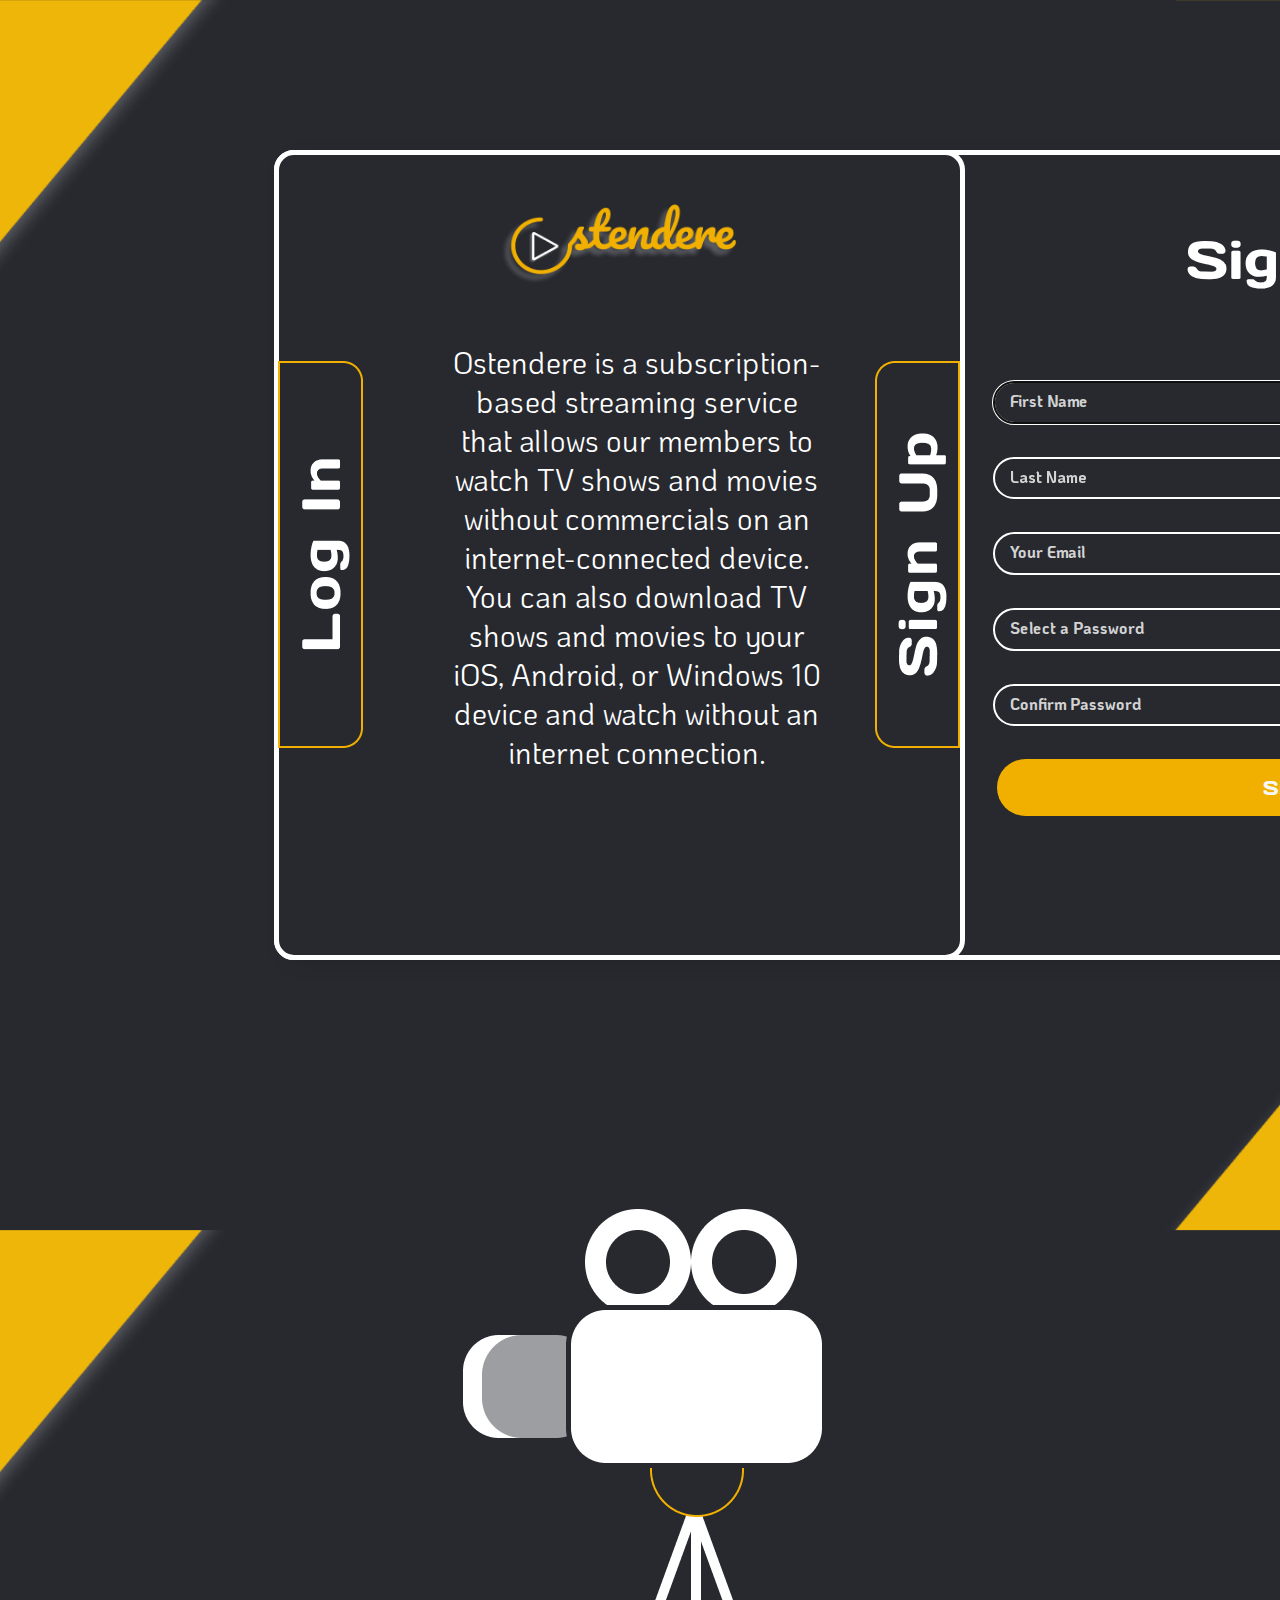
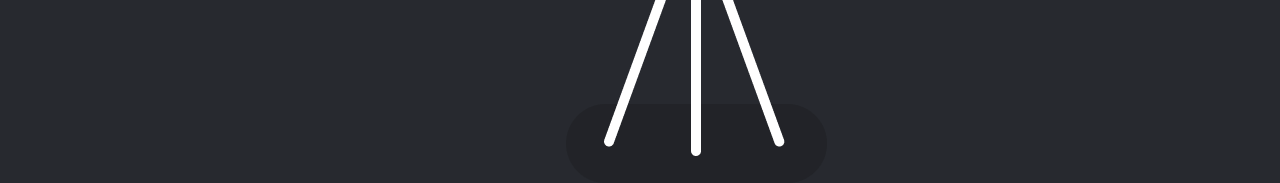
==== commit 08d83a2b: "Login Finished" ====
--- a/index.html
+++ b/index.html
@@ -92,7 +92,7 @@
     <!--                                                                            Tablet -->
 
    <div class="container">
-    <div class="left">
+    <div class="left2">
         <div class="form-container">
             <form autocomplete="on">
                 <h3 id="signuptitle">Log In</h3>
@@ -145,7 +145,9 @@
 
                 <div class="loginoption">
                     <p id="alreadyAccount-tab">Have an account?</p>
-                    <div class="logintabbtn2"><p>Log In</p></div>
+                    <div class="logintabbtn2">
+                        <p class="logintabtext" style="margin-top: 8px;">Log In</p>
+                    </div>
                 </div>
                 
             </form>
--- a/Css/login.css
+++ b/Css/login.css
@@ -8,10 +8,18 @@
     height: 1080px;
 }
 
-.container{
+
+.container2{
     display: none;
     opacity: 0;
 }
+
+.left2{
+    display: none;
+    opacity: 0;
+}
+
+.form-container2{margin-top: 130px;}
 
 .container1{
     margin: 0 auto;
@@ -318,12 +326,19 @@
         margin-top: 0px;
     }
 
+    .left2{
+        display: inline-block;
+        opacity: 1;
+    }
+
     .container1{
         opacity: 0;
         display: none;
     }
 
     .container{
+        display: inline-block;
+        opacity: 1;
         margin: 0 auto;
         width: 519.24px;
         height: 550px;
@@ -336,8 +351,7 @@
         border-radius: 20px;
         margin-top: 79px;
         margin-left: 253px;
-        display: inline-block;
-        opacity: 1;
+        
     }
     
     .container2{
@@ -353,7 +367,8 @@
         border-radius: 20px;
         margin-top: 79px;
         margin-left: 253px;
-
+        display: inline-block;
+        opacity: 1;
         
     }
     
@@ -396,7 +411,7 @@
         width: 519.24px;
         height: 666px;
         margin: 0 auto;   
-        margin-top: 66px;
+        margin-top: 60px;
         color: white;
     }
     
@@ -715,6 +730,14 @@
         display: none;
     }
 
+    #logintabtext{
+        margin-top: 5px;}
+    }
+
+    .logintabtext{
+        margin-top: 8px;
+    }
+
    .right{
     width: 50%;
     height: 800px;
@@ -725,7 +748,7 @@
     font-family: 'Gill Sans', 'Gill Sans MT', Calibri, 'Trebuchet MS', sans-serif;
     font-size: 24px;
     margin-top: -60px;
-}
+    }
 
 @media only screen and (max-width:280px) {
     body{
@@ -903,6 +926,23 @@
         border: solid 2px white;
         cursor: pointer;
     }
+
+    .logintabbtn2{
+        width: 45.11px;
+        height: 16px;
+        font-family: 'Days One', sans-serif;
+        font-weight: normal;
+        font-size: 5px;
+        text-align: center;
+        border-radius: 8.88px;
+        float: right;
+        margin-top: -35px;
+        border: solid 2px white;
+        cursor: pointer;
+     
+    }
+
+   
     
     .logintabbtn p{
        
@@ -966,9 +1006,13 @@
       cursor: pointer;
       margin-top: -30px;
   }
-}
-    
- 
+
+  .logintabtext{
+      margin-top: 1px;
+  }
+  
+    
+
 
 
 }